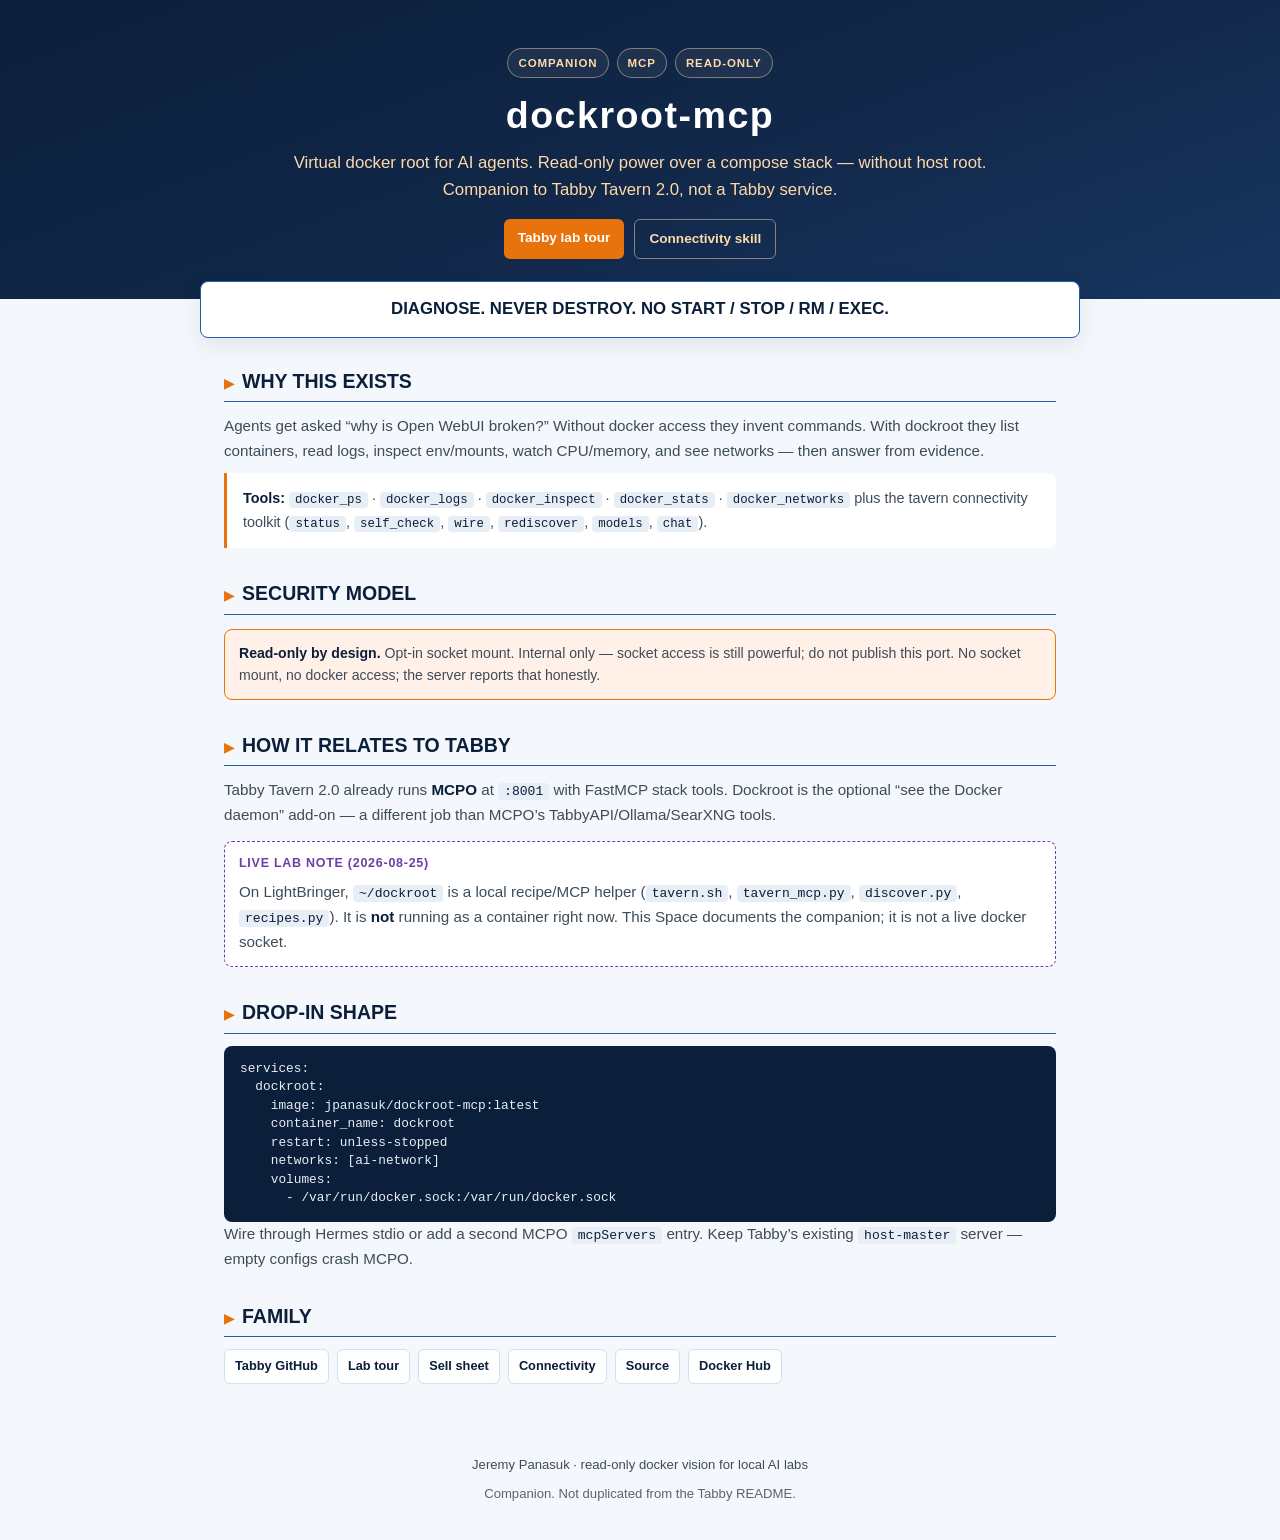
==== docs/spaces/dockroot-mcp/index.html @ b1890369 "docs: Tabby Tavern 2.0 story with Taproot as a neighbor stack Retitle the README as Tabby Tavern 2.0" ====
<!DOCTYPE html>
<html lang="en">
<head>
<meta charset="UTF-8">
<meta name="viewport" content="width=device-width, initial-scale=1.0">
<title>dockroot-mcp — read-only docker vision</title>
<meta name="description" content="Companion to Tabby Tavern 2.0: read-only MCP docker tools. Diagnose the stack without host root.">
<link rel="stylesheet" href="tavern.css">
</head>
<body>

<div class="banner">
  <div class="badge-row">
    <span class="badge">Companion</span>
    <span class="badge">MCP</span>
    <span class="badge">Read-only</span>
  </div>
  <h1>dockroot-mcp</h1>
  <p class="tagline">Virtual docker root for AI agents. Read-only power over a compose stack — without host root. Companion to Tabby Tavern 2.0, not a Tabby service.</p>
  <div class="links">
    <a href="https://huggingface.co/spaces/jpanasuk/tabby-tavern-stack">Tabby lab tour</a>
    <a class="ghost" href="https://huggingface.co/spaces/jpanasuk/local-ai-stack-connectivity">Connectivity skill</a>
  </div>
</div>

<div class="kicker-wrap">
  <div class="kicker">
    <p>DIAGNOSE. NEVER DESTROY. NO START / STOP / RM / EXEC.</p>
  </div>
</div>

<div class="container">
  <div class="section">
    <h2>WHY THIS EXISTS</h2>
    <hr>
    <p>Agents get asked “why is Open WebUI broken?” Without docker access they invent commands. With dockroot they list containers, read logs, inspect env/mounts, watch CPU/memory, and see networks — then answer from evidence.</p>
    <div class="rule">
      <strong>Tools:</strong> <code>docker_ps</code> · <code>docker_logs</code> · <code>docker_inspect</code> · <code>docker_stats</code> · <code>docker_networks</code>
      plus the tavern connectivity toolkit (<code>status</code>, <code>self_check</code>, <code>wire</code>, <code>rediscover</code>, <code>models</code>, <code>chat</code>).
    </div>
  </div>

  <div class="section">
    <h2>SECURITY MODEL</h2>
    <hr>
    <div class="vram">
      <b>Read-only by design.</b> Opt-in socket mount. Internal only — socket access is still powerful; do not publish this port. No socket mount, no docker access; the server reports that honestly.
    </div>
  </div>

  <div class="section">
    <h2>HOW IT RELATES TO TABBY</h2>
    <hr>
    <p>Tabby Tavern 2.0 already runs <b>MCPO</b> at <code>:8001</code> with FastMCP stack tools. Dockroot is the optional “see the Docker daemon” add-on — a different job than MCPO’s TabbyAPI/Ollama/SearXNG tools.</p>
    <div class="neighbor">
      <h3>Live lab note (2026-08-25)</h3>
      <p>On LightBringer, <code>~/dockroot</code> is a local recipe/MCP helper (<code>tavern.sh</code>, <code>tavern_mcp.py</code>, <code>discover.py</code>, <code>recipes.py</code>). It is <b>not</b> running as a container right now. This Space documents the companion; it is not a live docker socket.</p>
    </div>
  </div>

  <div class="section">
    <h2>DROP-IN SHAPE</h2>
    <hr>
    <pre>services:
  dockroot:
    image: jpanasuk/dockroot-mcp:latest
    container_name: dockroot
    restart: unless-stopped
    networks: [ai-network]
    volumes:
      - /var/run/docker.sock:/var/run/docker.sock</pre>
    <p>Wire through Hermes stdio or add a second MCPO <code>mcpServers</code> entry. Keep Tabby’s existing <code>host-master</code> server — empty configs crash MCPO.</p>
  </div>

  <div class="section">
    <h2>FAMILY</h2>
    <hr>
    <div class="family">
      <a href="https://github.com/jpanasuk-netizen/tabby-tavern-stack">Tabby GitHub</a>
      <a href="https://huggingface.co/spaces/jpanasuk/tabby-tavern-stack">Lab tour</a>
      <a href="https://huggingface.co/spaces/jpanasuk/tabby-tavern-sell-sheet">Sell sheet</a>
      <a href="https://huggingface.co/spaces/jpanasuk/local-ai-stack-connectivity">Connectivity</a>
      <a href="https://huggingface.co/jpanasuk/dockroot-mcp-source">Source</a>
      <a href="https://hub.docker.com/r/jpanasuk/dockroot-mcp">Docker Hub</a>
    </div>
  </div>
</div>

<div class="footer">
  <p>Jeremy Panasuk · read-only docker vision for local AI labs</p>
  <p class="refs">Companion. Not duplicated from the Tabby README.</p>
</div>

</body>
</html>
---- docs/spaces/dockroot-mcp/tavern.css ----
/* Tabby Tavern 2.0 — shared Space tokens.
   Copy this file next to index.html when uploading a static HF Space. */
:root {
  --navy: #0B1F3A;
  --navy-2: #12284a;
  --blue: #1F5FA8;
  --accent: #E8730C;
  --light: #EEF3F8;
  --gray: #3E4C59;
  --green: #1E8E5A;
  --cream: #FFF7EC;
  --tag: #FFD9A8;
  --ink: #0B1F3A;
  --line: #d5e0ec;
  --warn: #9A3412;
  --paper: #f4f7fb;
}

* { margin: 0; padding: 0; box-sizing: border-box; }

html { scroll-behavior: smooth; }

body {
  font-family: -apple-system, BlinkMacSystemFont, "Segoe UI", Roboto, Helvetica, Arial, sans-serif;
  background: var(--paper);
  color: var(--gray);
  line-height: 1.6;
  -webkit-font-smoothing: antialiased;
}

a { color: var(--blue); }
a:hover { color: var(--accent); }

code {
  font-family: ui-monospace, SFMono-Regular, Menlo, Consolas, monospace;
  font-size: 0.86em;
  background: #e8eef5;
  padding: 1px 6px;
  border-radius: 4px;
  color: var(--navy);
}

pre {
  font-family: ui-monospace, SFMono-Regular, Menlo, Consolas, monospace;
  background: var(--navy);
  color: #e8eef5;
  padding: 14px 16px;
  border-radius: 8px;
  overflow-x: auto;
  font-size: 0.8rem;
  line-height: 1.45;
  margin: 10px 0 0;
}
pre code { background: transparent; color: inherit; padding: 0; }

.banner {
  background: linear-gradient(160deg, var(--navy) 0%, var(--navy-2) 55%, #16355f 100%);
  color: white;
  text-align: center;
  padding: 48px 24px 40px;
}
.badge-row {
  display: flex;
  flex-wrap: wrap;
  justify-content: center;
  gap: 8px;
  margin-bottom: 16px;
}
.badge {
  display: inline-block;
  font-size: 0.72rem;
  font-weight: 700;
  letter-spacing: 0.08em;
  text-transform: uppercase;
  padding: 5px 10px;
  border-radius: 999px;
  border: 1px solid rgba(255,217,168,0.45);
  color: var(--tag);
  background: rgba(255,255,255,0.06);
}
.banner h1 {
  font-size: clamp(1.6rem, 4vw, 2.35rem);
  font-weight: 800;
  letter-spacing: 0.04em;
  margin-bottom: 12px;
  line-height: 1.15;
}
.banner .tagline {
  font-size: 1.05rem;
  color: var(--tag);
  max-width: 740px;
  margin: 0 auto 14px;
}
.banner .contact { font-size: 0.9rem; color: var(--tag); opacity: 0.9; }
.banner .links {
  margin-top: 16px;
  display: flex;
  flex-wrap: wrap;
  justify-content: center;
  gap: 10px;
}
.banner .links a {
  color: white;
  text-decoration: none;
  background: var(--accent);
  font-weight: 700;
  font-size: 0.85rem;
  padding: 8px 14px;
  border-radius: 6px;
}
.banner .links a.ghost {
  background: transparent;
  border: 1px solid rgba(255,217,168,0.5);
  color: var(--tag);
}

.kicker-wrap { padding: 0 24px; }
.kicker {
  background: white;
  border: 1.5px solid var(--blue);
  text-align: center;
  padding: 14px 20px;
  margin: -18px auto 0;
  max-width: 880px;
  border-radius: 8px;
  position: relative;
  z-index: 1;
  box-shadow: 0 8px 24px rgba(11,31,58,0.08);
}
.kicker p { font-size: 1.05rem; font-weight: 800; color: var(--navy); }

.container { max-width: 880px; margin: 0 auto; padding: 28px 24px 24px; }
.container.narrow-top { padding-top: 0; }

.stats-bar {
  display: grid;
  grid-template-columns: repeat(2, 1fr);
  gap: 12px;
  background: var(--navy);
  color: white;
  border-radius: 10px;
  padding: 18px 12px;
  margin: 8px 0 28px;
}
.stat { text-align: center; }
.stat .num { font-size: 1.7rem; font-weight: 800; color: var(--accent); }
.stat .label {
  font-size: 0.72rem;
  color: var(--tag);
  text-transform: uppercase;
  letter-spacing: 0.08em;
}

.section { margin-bottom: 30px; }
.section h2 {
  font-size: 1.22rem;
  font-weight: 800;
  color: var(--navy);
  margin-bottom: 4px;
}
.section h2::before {
  content: "\25B6";
  color: var(--accent);
  margin-right: 8px;
  font-size: 0.8rem;
}
.section hr {
  border: none;
  border-top: 1.5px solid var(--blue);
  margin-bottom: 12px;
}
.section p { font-size: 0.95rem; margin-bottom: 10px; }
.section ul { list-style: none; }
.section ul li {
  font-size: 0.93rem;
  padding: 5px 0 5px 22px;
  position: relative;
}
.section ul li::before {
  content: "\2022";
  position: absolute;
  left: 4px;
  color: var(--blue);
  font-weight: bold;
}
.section ol { padding-left: 1.3em; margin: 8px 0; }
.section ol li { font-size: 0.93rem; padding: 4px 0; }
.section ul li b, .section ol li b, .section p b { color: var(--navy); }

.cap-grid {
  display: grid;
  grid-template-columns: 1fr;
  gap: 12px;
  margin-top: 16px;
}
.cap-card {
  border: 1.5px solid var(--line);
  border-radius: 10px;
  padding: 14px 14px 12px;
  background: white;
  min-height: 132px;
}
.cap-card h3 {
  font-size: 0.78rem;
  font-weight: 800;
  text-transform: uppercase;
  letter-spacing: 0.06em;
  margin-bottom: 6px;
}
.cap-card p { font-size: 0.84rem; margin: 0; line-height: 1.45; }
.cap-card p b { color: var(--navy); }
.cap-card .port {
  font-family: ui-monospace, SFMono-Regular, Menlo, Consolas, monospace;
  font-size: 0.72rem;
  color: var(--accent);
  font-weight: 700;
  margin-bottom: 6px;
}
.c1 { border-top: 3px solid var(--blue); }
.c1 h3 { color: var(--blue); }
.c2 { border-top: 3px solid var(--accent); }
.c2 h3 { color: var(--accent); }
.c3 { border-top: 3px solid var(--green); }
.c3 h3 { color: var(--green); }
.c4 { border-top: 3px solid #6C3FA8; }
.c4 h3 { color: #6C3FA8; }
.c5 { border-top: 3px solid #0E8E8E; }
.c5 h3 { color: #0E8E8E; }
.c6 { border-top: 3px solid #C0392B; }
.c6 h3 { color: #C0392B; }

.note, .vram, .neighbor {
  border-radius: 8px;
  padding: 12px 14px;
  font-size: 0.88rem;
  margin-top: 14px;
}
.note {
  background: var(--cream);
  border: 1px solid #f0d2a8;
}
.vram {
  background: #fff1e8;
  border: 1.5px solid var(--accent);
}
.neighbor {
  background: white;
  border: 1.5px dashed #6C3FA8;
}
.note b, .vram b, .neighbor b { color: var(--navy); }
.neighbor h3 {
  font-size: 0.78rem;
  font-weight: 800;
  text-transform: uppercase;
  letter-spacing: 0.06em;
  color: #6C3FA8;
  margin-bottom: 6px;
}
.neighbor p { margin-bottom: 8px; }
.neighbor p:last-child { margin-bottom: 0; }

.quote {
  font-style: italic;
  color: #4A5A6A;
  border-left: 3px solid var(--blue);
  padding-left: 16px;
  margin: 14px 0 0;
  font-size: 0.92rem;
}

table.ports {
  width: 100%;
  border-collapse: collapse;
  font-size: 0.84rem;
  margin-top: 8px;
  background: white;
  border-radius: 8px;
  overflow: hidden;
}
table.ports th, table.ports td {
  border: 1px solid var(--line);
  padding: 8px 10px;
  text-align: left;
}
table.ports th {
  background: var(--navy);
  color: var(--tag);
  font-size: 0.72rem;
  letter-spacing: 0.06em;
  text-transform: uppercase;
}
table.ports td:first-child, table.ports td:nth-child(2) {
  font-family: ui-monospace, SFMono-Regular, Menlo, Consolas, monospace;
  font-size: 0.78rem;
  color: var(--navy);
  white-space: nowrap;
}

.rule {
  background: white;
  border-left: 3px solid var(--accent);
  padding: 14px 16px;
  border-radius: 0 8px 8px 0;
  margin: 10px 0 0;
  font-size: 0.9rem;
}
.rule strong { color: var(--navy); }

.pricing-header {
  background: var(--navy);
  color: white;
  text-align: center;
  padding: 28px 24px;
  border-radius: 10px 10px 0 0;
}
.pricing-header h2 { font-size: 1.6rem; font-weight: 800; color: white; }
.pricing-header h2::before { display: none; }
.pricing-header p { color: var(--tag); font-size: 0.95rem; margin-top: 8px; }

.tiers {
  display: grid;
  grid-template-columns: 1fr;
  gap: 16px;
  margin-top: 16px;
}
.tier-card {
  border: 2px solid;
  border-radius: 10px;
  padding: 20px 16px;
  text-align: center;
  background: white;
}
.tier-card.blue { border-color: var(--blue); background: var(--light); }
.tier-card.accent { border-color: var(--accent); background: var(--cream); }
.tier-card.green { border-color: var(--green); background: #EAF7F0; }
.tier-card h3 { font-size: 1.0rem; font-weight: 800; color: var(--navy); margin-bottom: 6px; }
.tier-card .price { font-size: 1.55rem; font-weight: 800; color: var(--accent); }
.tier-card .price-sub { font-size: 0.78rem; margin-bottom: 8px; }
.tier-card .who { font-style: italic; font-size: 0.82rem; margin-bottom: 12px; min-height: 42px; }
.tier-card ul { list-style: none; text-align: left; }
.tier-card ul li { font-size: 0.85rem; padding: 3px 0 3px 16px; position: relative; }
.tier-card ul li::before { content: "\2022"; position: absolute; left: 2px; color: var(--navy); }

.bottom-line {
  background: white;
  border-top: 2px solid var(--accent);
  border-bottom: 2px solid var(--accent);
  padding: 18px 20px;
  margin: 24px 0 8px;
  border-radius: 4px;
}
.bottom-line p { font-size: 0.93rem; }
.bottom-line b { color: var(--navy); }

.family {
  display: flex;
  flex-wrap: wrap;
  gap: 8px;
  margin-top: 8px;
}
.family a {
  text-decoration: none;
  font-size: 0.8rem;
  font-weight: 700;
  padding: 6px 10px;
  border-radius: 6px;
  border: 1px solid var(--line);
  background: white;
  color: var(--navy);
}
.family a:hover { border-color: var(--accent); color: var(--accent); }

.footer {
  text-align: center;
  padding: 16px 24px 40px;
  font-size: 0.82rem;
}
.footer .refs { margin-top: 8px; opacity: 0.85; }

@media (min-width: 640px) {
  .stats-bar { grid-template-columns: repeat(4, 1fr); }
  .cap-grid { grid-template-columns: 1fr 1fr; }
}
@media (min-width: 768px) {
  .tiers { grid-template-columns: repeat(3, 1fr); }
}
@media (min-width: 900px) {
  .cap-grid { grid-template-columns: 1fr 1fr 1fr; }
}
@media (max-width: 639px) {
  .banner { padding: 36px 16px 32px; }
  .banner h1 { font-size: 1.28rem; letter-spacing: 0; }
  .banner .tagline { font-size: 0.9rem; }
  .banner .contact { font-size: 0.8rem; line-height: 1.45; }
  .badge { font-size: 0.65rem; padding: 4px 8px; }
  .kicker { margin-left: 0; margin-right: 0; padding: 12px 12px; }
  .kicker p { font-size: 0.8rem; line-height: 1.35; }
  .container { padding: 22px 16px 16px; }
  .stat .num { font-size: 1.45rem; }
  .stat .label { font-size: 0.62rem; letter-spacing: 0.04em; }
  .cap-card { min-height: 0; }
  .section h2 { font-size: 1.08rem; }
  table.ports { font-size: 0.75rem; }
  table.ports td:first-child, table.ports td:nth-child(2) { white-space: normal; }
}
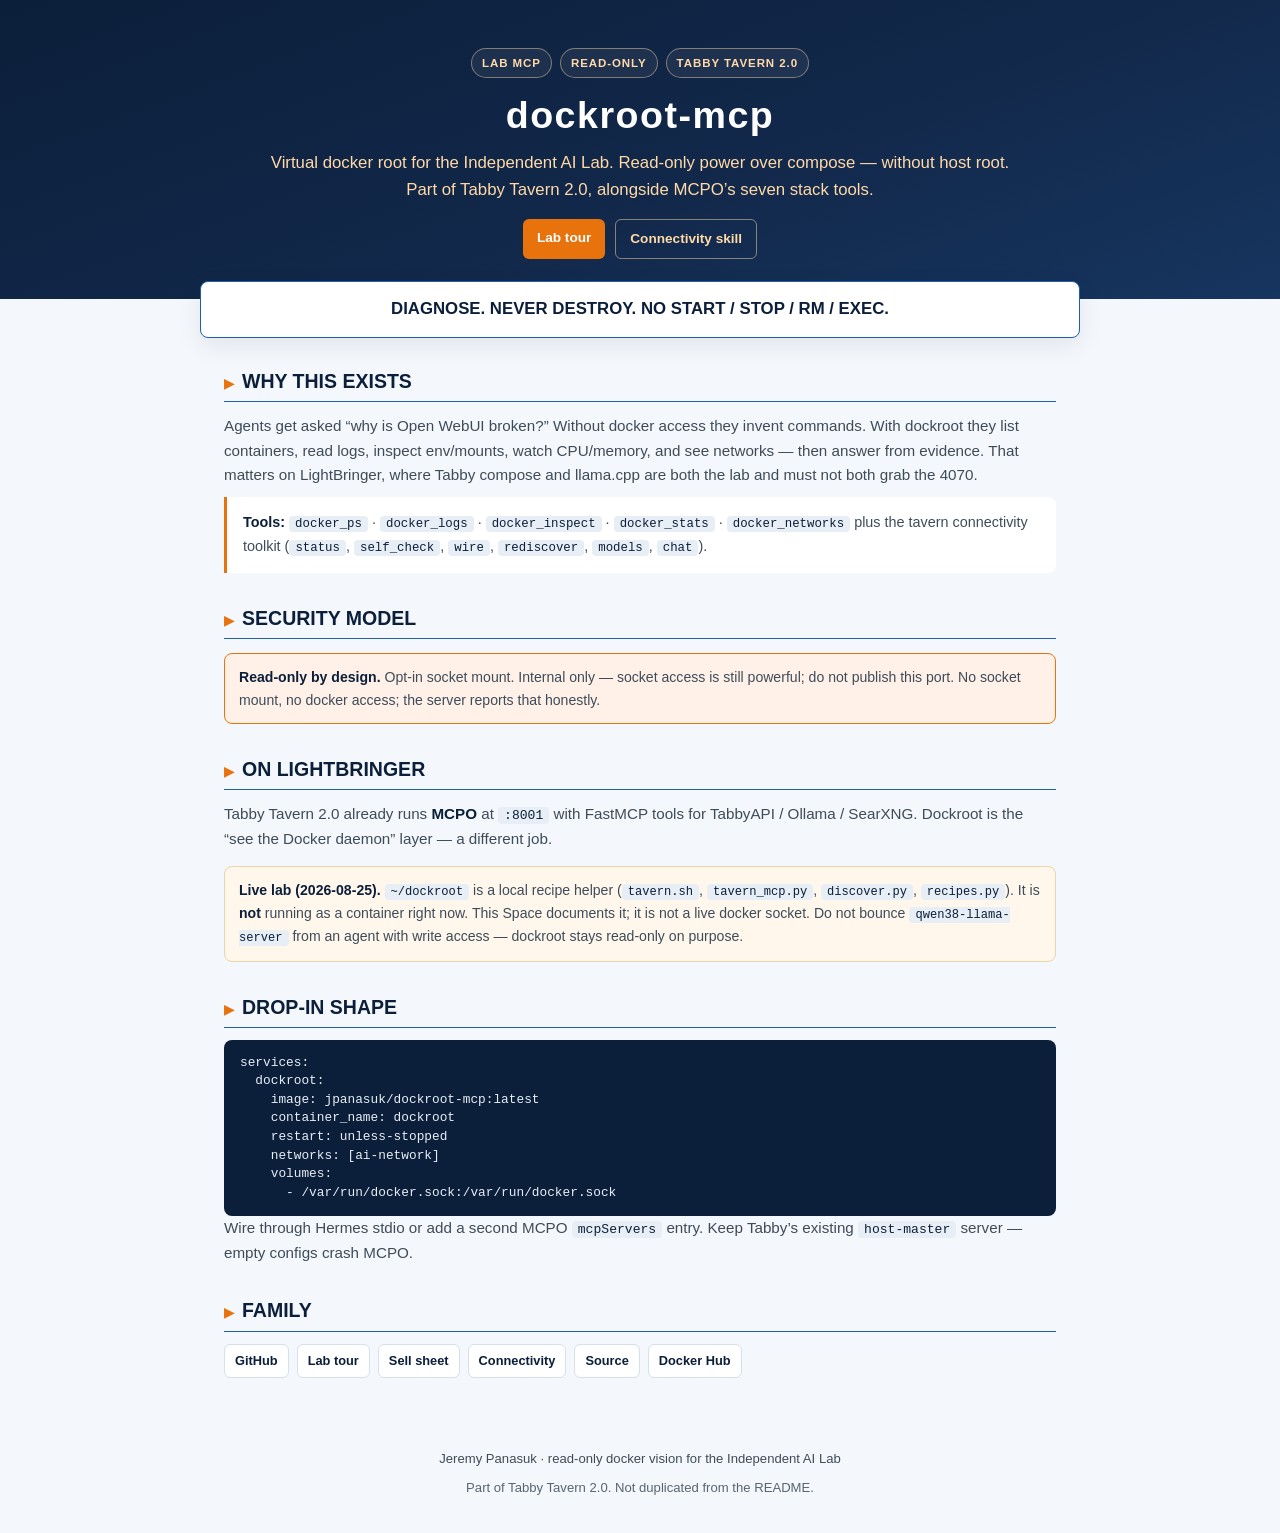
==== commit 2eccc7b3: "docs: tell Tabby Tavern 2.0 as the whole LightBringer lab Redo the README, DEVLOG, sell sheet, lab-t" ====
--- a/docs/spaces/dockroot-mcp/index.html
+++ b/docs/spaces/dockroot-mcp/index.html
@@ -4,21 +4,21 @@
 <meta charset="UTF-8">
 <meta name="viewport" content="width=device-width, initial-scale=1.0">
 <title>dockroot-mcp — read-only docker vision</title>
-<meta name="description" content="Companion to Tabby Tavern 2.0: read-only MCP docker tools. Diagnose the stack without host root.">
+<meta name="description" content="Tabby Tavern 2.0 docker vision: read-only MCP tools plus the local ~/dockroot helper on LightBringer.">
 <link rel="stylesheet" href="tavern.css">
 </head>
 <body>
 
 <div class="banner">
   <div class="badge-row">
-    <span class="badge">Companion</span>
-    <span class="badge">MCP</span>
+    <span class="badge">Lab MCP</span>
     <span class="badge">Read-only</span>
+    <span class="badge">Tabby Tavern 2.0</span>
   </div>
   <h1>dockroot-mcp</h1>
-  <p class="tagline">Virtual docker root for AI agents. Read-only power over a compose stack — without host root. Companion to Tabby Tavern 2.0, not a Tabby service.</p>
+  <p class="tagline">Virtual docker root for the Independent AI Lab. Read-only power over compose — without host root. Part of Tabby Tavern 2.0, alongside MCPO’s seven stack tools.</p>
   <div class="links">
-    <a href="https://huggingface.co/spaces/jpanasuk/tabby-tavern-stack">Tabby lab tour</a>
+    <a href="https://huggingface.co/spaces/jpanasuk/tabby-tavern-stack">Lab tour</a>
     <a class="ghost" href="https://huggingface.co/spaces/jpanasuk/local-ai-stack-connectivity">Connectivity skill</a>
   </div>
 </div>
@@ -33,7 +33,7 @@
   <div class="section">
     <h2>WHY THIS EXISTS</h2>
     <hr>
-    <p>Agents get asked “why is Open WebUI broken?” Without docker access they invent commands. With dockroot they list containers, read logs, inspect env/mounts, watch CPU/memory, and see networks — then answer from evidence.</p>
+    <p>Agents get asked “why is Open WebUI broken?” Without docker access they invent commands. With dockroot they list containers, read logs, inspect env/mounts, watch CPU/memory, and see networks — then answer from evidence. That matters on LightBringer, where Tabby compose and llama.cpp are both the lab and must not both grab the 4070.</p>
     <div class="rule">
       <strong>Tools:</strong> <code>docker_ps</code> · <code>docker_logs</code> · <code>docker_inspect</code> · <code>docker_stats</code> · <code>docker_networks</code>
       plus the tavern connectivity toolkit (<code>status</code>, <code>self_check</code>, <code>wire</code>, <code>rediscover</code>, <code>models</code>, <code>chat</code>).
@@ -49,12 +49,11 @@
   </div>
 
   <div class="section">
-    <h2>HOW IT RELATES TO TABBY</h2>
+    <h2>ON LIGHTBRINGER</h2>
     <hr>
-    <p>Tabby Tavern 2.0 already runs <b>MCPO</b> at <code>:8001</code> with FastMCP stack tools. Dockroot is the optional “see the Docker daemon” add-on — a different job than MCPO’s TabbyAPI/Ollama/SearXNG tools.</p>
-    <div class="neighbor">
-      <h3>Live lab note (2026-08-25)</h3>
-      <p>On LightBringer, <code>~/dockroot</code> is a local recipe/MCP helper (<code>tavern.sh</code>, <code>tavern_mcp.py</code>, <code>discover.py</code>, <code>recipes.py</code>). It is <b>not</b> running as a container right now. This Space documents the companion; it is not a live docker socket.</p>
+    <p>Tabby Tavern 2.0 already runs <b>MCPO</b> at <code>:8001</code> with FastMCP tools for TabbyAPI / Ollama / SearXNG. Dockroot is the “see the Docker daemon” layer — a different job.</p>
+    <div class="note">
+      <b>Live lab (2026-08-25).</b> <code>~/dockroot</code> is a local recipe helper (<code>tavern.sh</code>, <code>tavern_mcp.py</code>, <code>discover.py</code>, <code>recipes.py</code>). It is <b>not</b> running as a container right now. This Space documents it; it is not a live docker socket. Do not bounce <code>qwen38-llama-server</code> from an agent with write access — dockroot stays read-only on purpose.
     </div>
   </div>
 
@@ -76,7 +75,7 @@
     <h2>FAMILY</h2>
     <hr>
     <div class="family">
-      <a href="https://github.com/jpanasuk-netizen/tabby-tavern-stack">Tabby GitHub</a>
+      <a href="https://github.com/jpanasuk-netizen/tabby-tavern-stack">GitHub</a>
       <a href="https://huggingface.co/spaces/jpanasuk/tabby-tavern-stack">Lab tour</a>
       <a href="https://huggingface.co/spaces/jpanasuk/tabby-tavern-sell-sheet">Sell sheet</a>
       <a href="https://huggingface.co/spaces/jpanasuk/local-ai-stack-connectivity">Connectivity</a>
@@ -87,8 +86,8 @@
 </div>
 
 <div class="footer">
-  <p>Jeremy Panasuk · read-only docker vision for local AI labs</p>
-  <p class="refs">Companion. Not duplicated from the Tabby README.</p>
+  <p>Jeremy Panasuk · read-only docker vision for the Independent AI Lab</p>
+  <p class="refs">Part of Tabby Tavern 2.0. Not duplicated from the README.</p>
 </div>
 
 </body>
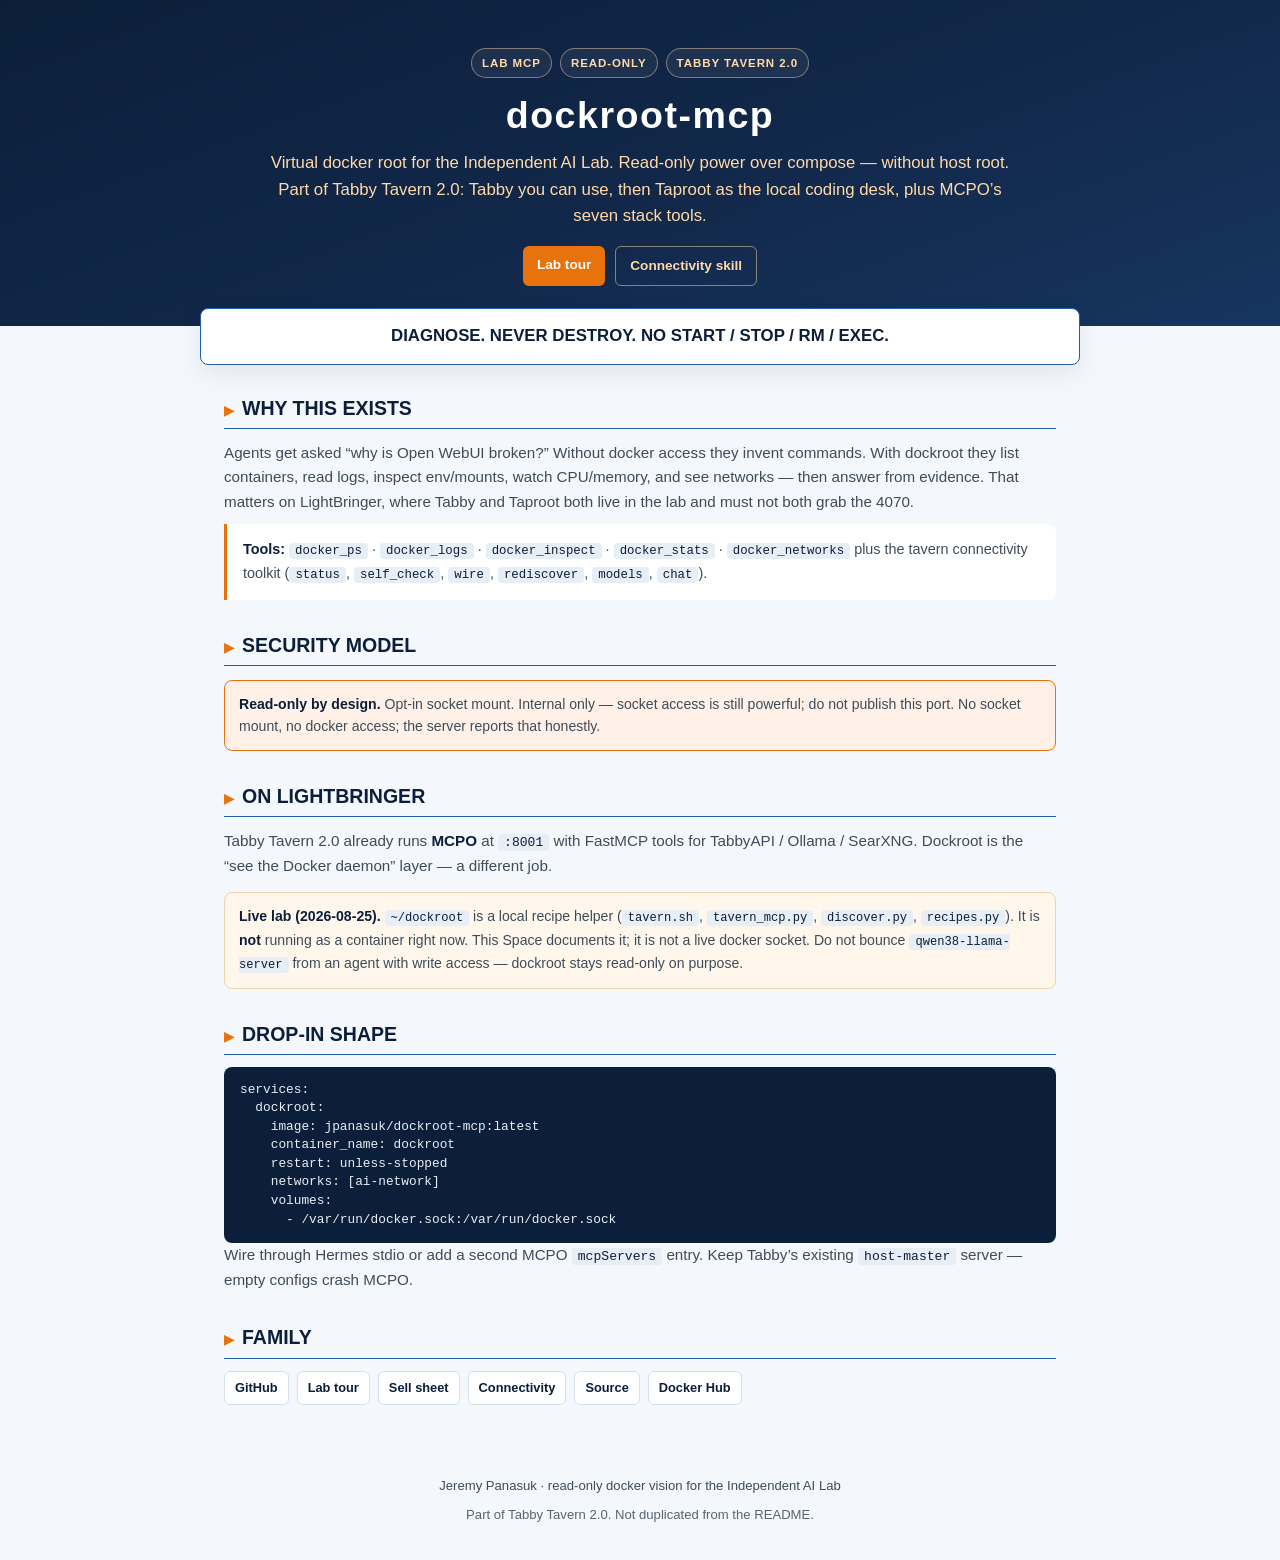
==== commit ff6c1837: "docs: one lab story — Tabby you can use, then Taproot coding desk Rewrite README, DEVLOG, and the Sp" ====
--- a/docs/spaces/dockroot-mcp/index.html
+++ b/docs/spaces/dockroot-mcp/index.html
@@ -16,7 +16,7 @@
     <span class="badge">Tabby Tavern 2.0</span>
   </div>
   <h1>dockroot-mcp</h1>
-  <p class="tagline">Virtual docker root for the Independent AI Lab. Read-only power over compose — without host root. Part of Tabby Tavern 2.0, alongside MCPO’s seven stack tools.</p>
+  <p class="tagline">Virtual docker root for the Independent AI Lab. Read-only power over compose — without host root. Part of Tabby Tavern 2.0: Tabby you can use, then Taproot as the local coding desk, plus MCPO’s seven stack tools.</p>
   <div class="links">
     <a href="https://huggingface.co/spaces/jpanasuk/tabby-tavern-stack">Lab tour</a>
     <a class="ghost" href="https://huggingface.co/spaces/jpanasuk/local-ai-stack-connectivity">Connectivity skill</a>
@@ -33,7 +33,7 @@
   <div class="section">
     <h2>WHY THIS EXISTS</h2>
     <hr>
-    <p>Agents get asked “why is Open WebUI broken?” Without docker access they invent commands. With dockroot they list containers, read logs, inspect env/mounts, watch CPU/memory, and see networks — then answer from evidence. That matters on LightBringer, where Tabby compose and llama.cpp are both the lab and must not both grab the 4070.</p>
+    <p>Agents get asked “why is Open WebUI broken?” Without docker access they invent commands. With dockroot they list containers, read logs, inspect env/mounts, watch CPU/memory, and see networks — then answer from evidence. That matters on LightBringer, where Tabby and Taproot both live in the lab and must not both grab the 4070.</p>
     <div class="rule">
       <strong>Tools:</strong> <code>docker_ps</code> · <code>docker_logs</code> · <code>docker_inspect</code> · <code>docker_stats</code> · <code>docker_networks</code>
       plus the tavern connectivity toolkit (<code>status</code>, <code>self_check</code>, <code>wire</code>, <code>rediscover</code>, <code>models</code>, <code>chat</code>).
--- a/docs/spaces/dockroot-mcp/tavern.css
+++ b/docs/spaces/dockroot-mcp/tavern.css
@@ -85,6 +85,13 @@
   margin-bottom: 12px;
   line-height: 1.15;
 }
+.banner h1.hero-hook {
+  letter-spacing: 0.01em;
+  font-size: clamp(1.35rem, 3.4vw, 2.05rem);
+  max-width: 18em;
+  margin-left: auto;
+  margin-right: auto;
+}
 .banner .tagline {
   font-size: 1.05rem;
   color: var(--tag);
@@ -229,7 +236,7 @@
 .c6 { border-top: 3px solid #C0392B; }
 .c6 h3 { color: #C0392B; }
 
-.note, .vram, .neighbor {
+.note, .vram {
   border-radius: 8px;
   padding: 12px 14px;
   font-size: 0.88rem;
@@ -243,21 +250,37 @@
   background: #fff1e8;
   border: 1.5px solid var(--accent);
 }
-.neighbor {
-  background: white;
-  border: 1.5px dashed #6C3FA8;
-}
-.note b, .vram b, .neighbor b { color: var(--navy); }
-.neighbor h3 {
-  font-size: 0.78rem;
+.note b, .vram b { color: var(--navy); }
+
+.steps {
+  display: grid;
+  grid-template-columns: 1fr;
+  gap: 12px;
+  margin-top: 14px;
+}
+.step {
+  background: white;
+  border: 1.5px solid var(--line);
+  border-radius: 10px;
+  padding: 14px 16px;
+  text-align: left;
+}
+.step .n {
+  font-size: 0.7rem;
   font-weight: 800;
+  letter-spacing: 0.1em;
   text-transform: uppercase;
-  letter-spacing: 0.06em;
-  color: #6C3FA8;
+  color: var(--accent);
+  margin-bottom: 4px;
+}
+.step h3 {
+  font-size: 1.05rem;
+  font-weight: 800;
+  color: var(--navy);
   margin-bottom: 6px;
 }
-.neighbor p { margin-bottom: 8px; }
-.neighbor p:last-child { margin-bottom: 0; }
+.step p { font-size: 0.9rem; margin: 0; line-height: 1.45; }
+.step p b { color: var(--navy); }
 
 .quote {
   font-style: italic;
@@ -380,6 +403,7 @@
 @media (min-width: 640px) {
   .stats-bar { grid-template-columns: repeat(4, 1fr); }
   .cap-grid { grid-template-columns: 1fr 1fr; }
+  .steps { grid-template-columns: 1fr 1fr; }
 }
 @media (min-width: 768px) {
   .tiers { grid-template-columns: repeat(3, 1fr); }
@@ -390,6 +414,7 @@
 @media (max-width: 639px) {
   .banner { padding: 36px 16px 32px; }
   .banner h1 { font-size: 1.28rem; letter-spacing: 0; }
+  .banner h1.hero-hook { font-size: 1.08rem; max-width: none; }
   .banner .tagline { font-size: 0.9rem; }
   .banner .contact { font-size: 0.8rem; line-height: 1.45; }
   .badge { font-size: 0.65rem; padding: 4px 8px; }
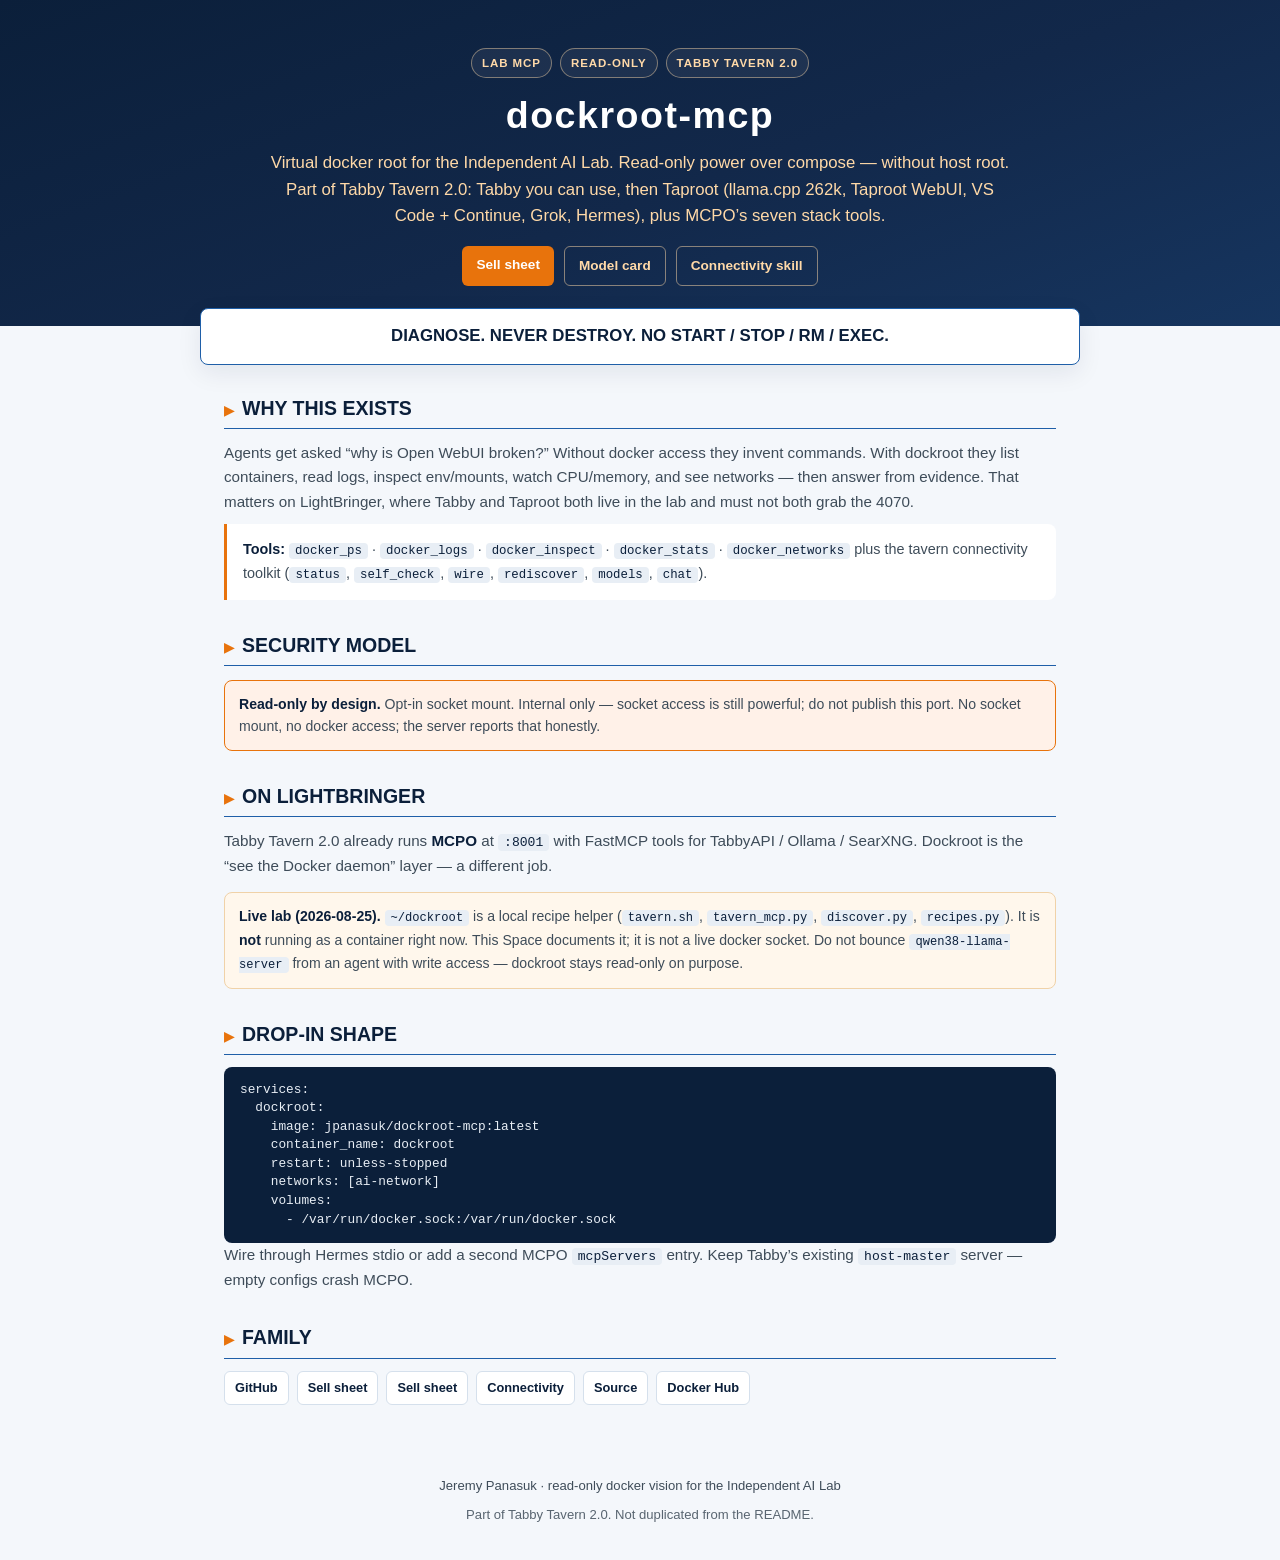
==== commit b0f23891: "docs: name Taproot first-class on the two live HF surfaces README is the model card; sell-sheet HTML" ====
--- a/docs/spaces/dockroot-mcp/index.html
+++ b/docs/spaces/dockroot-mcp/index.html
@@ -16,9 +16,10 @@
     <span class="badge">Tabby Tavern 2.0</span>
   </div>
   <h1>dockroot-mcp</h1>
-  <p class="tagline">Virtual docker root for the Independent AI Lab. Read-only power over compose — without host root. Part of Tabby Tavern 2.0: Tabby you can use, then Taproot as the local coding desk, plus MCPO’s seven stack tools.</p>
+  <p class="tagline">Virtual docker root for the Independent AI Lab. Read-only power over compose — without host root. Part of Tabby Tavern 2.0: Tabby you can use, then Taproot (llama.cpp 262k, Taproot WebUI, VS Code + Continue, Grok, Hermes), plus MCPO’s seven stack tools.</p>
   <div class="links">
-    <a href="https://huggingface.co/spaces/jpanasuk/tabby-tavern-stack">Lab tour</a>
+    <a href="https://huggingface.co/spaces/jpanasuk/tabby-tavern-sell-sheet">Sell sheet</a>
+    <a class="ghost" href="https://huggingface.co/jpanasuk/tabby-tavern-stack">Model card</a>
     <a class="ghost" href="https://huggingface.co/spaces/jpanasuk/local-ai-stack-connectivity">Connectivity skill</a>
   </div>
 </div>
@@ -76,7 +77,7 @@
     <hr>
     <div class="family">
       <a href="https://github.com/jpanasuk-netizen/tabby-tavern-stack">GitHub</a>
-      <a href="https://huggingface.co/spaces/jpanasuk/tabby-tavern-stack">Lab tour</a>
+      <a href="https://huggingface.co/spaces/jpanasuk/tabby-tavern-sell-sheet">Sell sheet</a>
       <a href="https://huggingface.co/spaces/jpanasuk/tabby-tavern-sell-sheet">Sell sheet</a>
       <a href="https://huggingface.co/spaces/jpanasuk/local-ai-stack-connectivity">Connectivity</a>
       <a href="https://huggingface.co/jpanasuk/dockroot-mcp-source">Source</a>
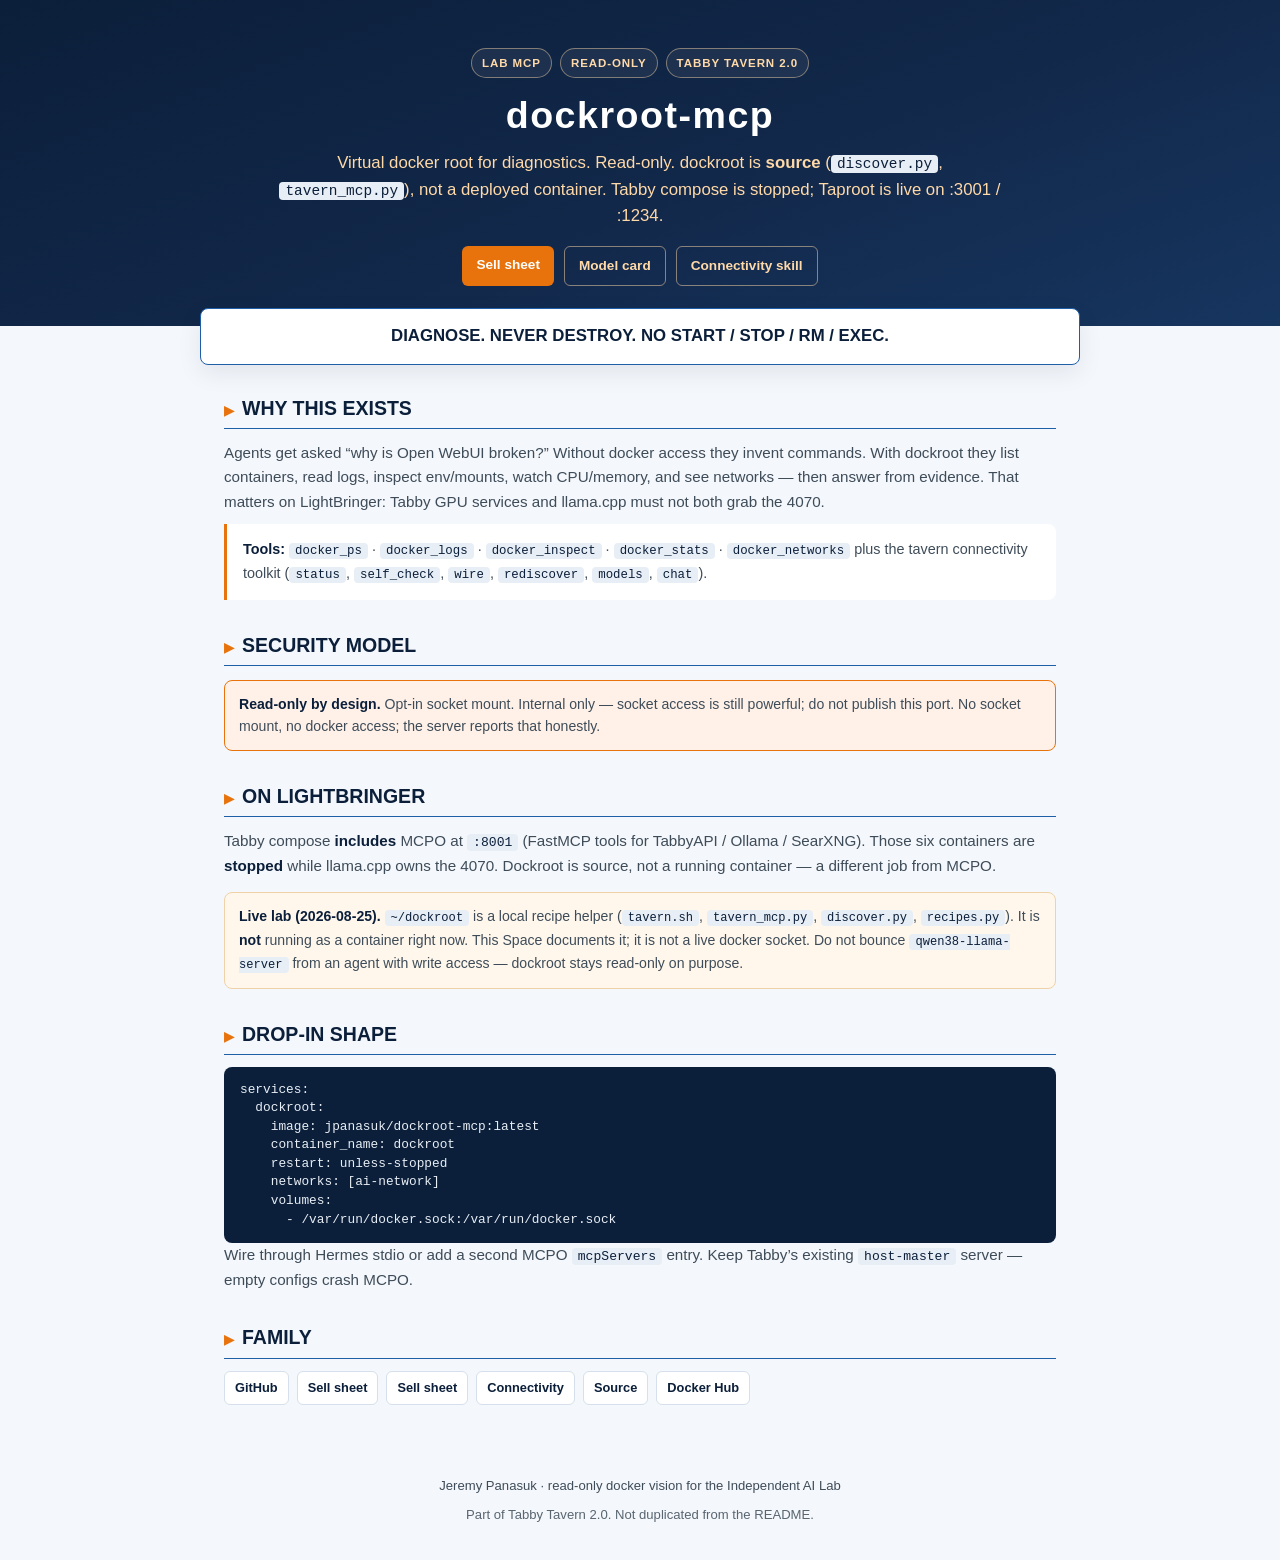
==== commit 07850cd7: "docs: match live HF — Taproot up, Tabby stopped, two compose files Copy the live model card (b50983f" ====
--- a/docs/spaces/dockroot-mcp/index.html
+++ b/docs/spaces/dockroot-mcp/index.html
@@ -16,7 +16,7 @@
     <span class="badge">Tabby Tavern 2.0</span>
   </div>
   <h1>dockroot-mcp</h1>
-  <p class="tagline">Virtual docker root for the Independent AI Lab. Read-only power over compose — without host root. Part of Tabby Tavern 2.0: Tabby you can use, then Taproot (llama.cpp 262k, Taproot WebUI, VS Code + Continue, Grok, Hermes), plus MCPO’s seven stack tools.</p>
+  <p class="tagline">Virtual docker root for diagnostics. Read-only. dockroot is <b>source</b> (<code>discover.py</code>, <code>tavern_mcp.py</code>), not a deployed container. Tabby compose is stopped; Taproot is live on :3001 / :1234.</p>
   <div class="links">
     <a href="https://huggingface.co/spaces/jpanasuk/tabby-tavern-sell-sheet">Sell sheet</a>
     <a class="ghost" href="https://huggingface.co/jpanasuk/tabby-tavern-stack">Model card</a>
@@ -34,7 +34,7 @@
   <div class="section">
     <h2>WHY THIS EXISTS</h2>
     <hr>
-    <p>Agents get asked “why is Open WebUI broken?” Without docker access they invent commands. With dockroot they list containers, read logs, inspect env/mounts, watch CPU/memory, and see networks — then answer from evidence. That matters on LightBringer, where Tabby and Taproot both live in the lab and must not both grab the 4070.</p>
+    <p>Agents get asked “why is Open WebUI broken?” Without docker access they invent commands. With dockroot they list containers, read logs, inspect env/mounts, watch CPU/memory, and see networks — then answer from evidence. That matters on LightBringer: Tabby GPU services and llama.cpp must not both grab the 4070.</p>
     <div class="rule">
       <strong>Tools:</strong> <code>docker_ps</code> · <code>docker_logs</code> · <code>docker_inspect</code> · <code>docker_stats</code> · <code>docker_networks</code>
       plus the tavern connectivity toolkit (<code>status</code>, <code>self_check</code>, <code>wire</code>, <code>rediscover</code>, <code>models</code>, <code>chat</code>).
@@ -52,7 +52,7 @@
   <div class="section">
     <h2>ON LIGHTBRINGER</h2>
     <hr>
-    <p>Tabby Tavern 2.0 already runs <b>MCPO</b> at <code>:8001</code> with FastMCP tools for TabbyAPI / Ollama / SearXNG. Dockroot is the “see the Docker daemon” layer — a different job.</p>
+    <p>Tabby compose <b>includes</b> MCPO at <code>:8001</code> (FastMCP tools for TabbyAPI / Ollama / SearXNG). Those six containers are <b>stopped</b> while llama.cpp owns the 4070. Dockroot is source, not a running container — a different job from MCPO.</p>
     <div class="note">
       <b>Live lab (2026-08-25).</b> <code>~/dockroot</code> is a local recipe helper (<code>tavern.sh</code>, <code>tavern_mcp.py</code>, <code>discover.py</code>, <code>recipes.py</code>). It is <b>not</b> running as a container right now. This Space documents it; it is not a live docker socket. Do not bounce <code>qwen38-llama-server</code> from an agent with write access — dockroot stays read-only on purpose.
     </div>
